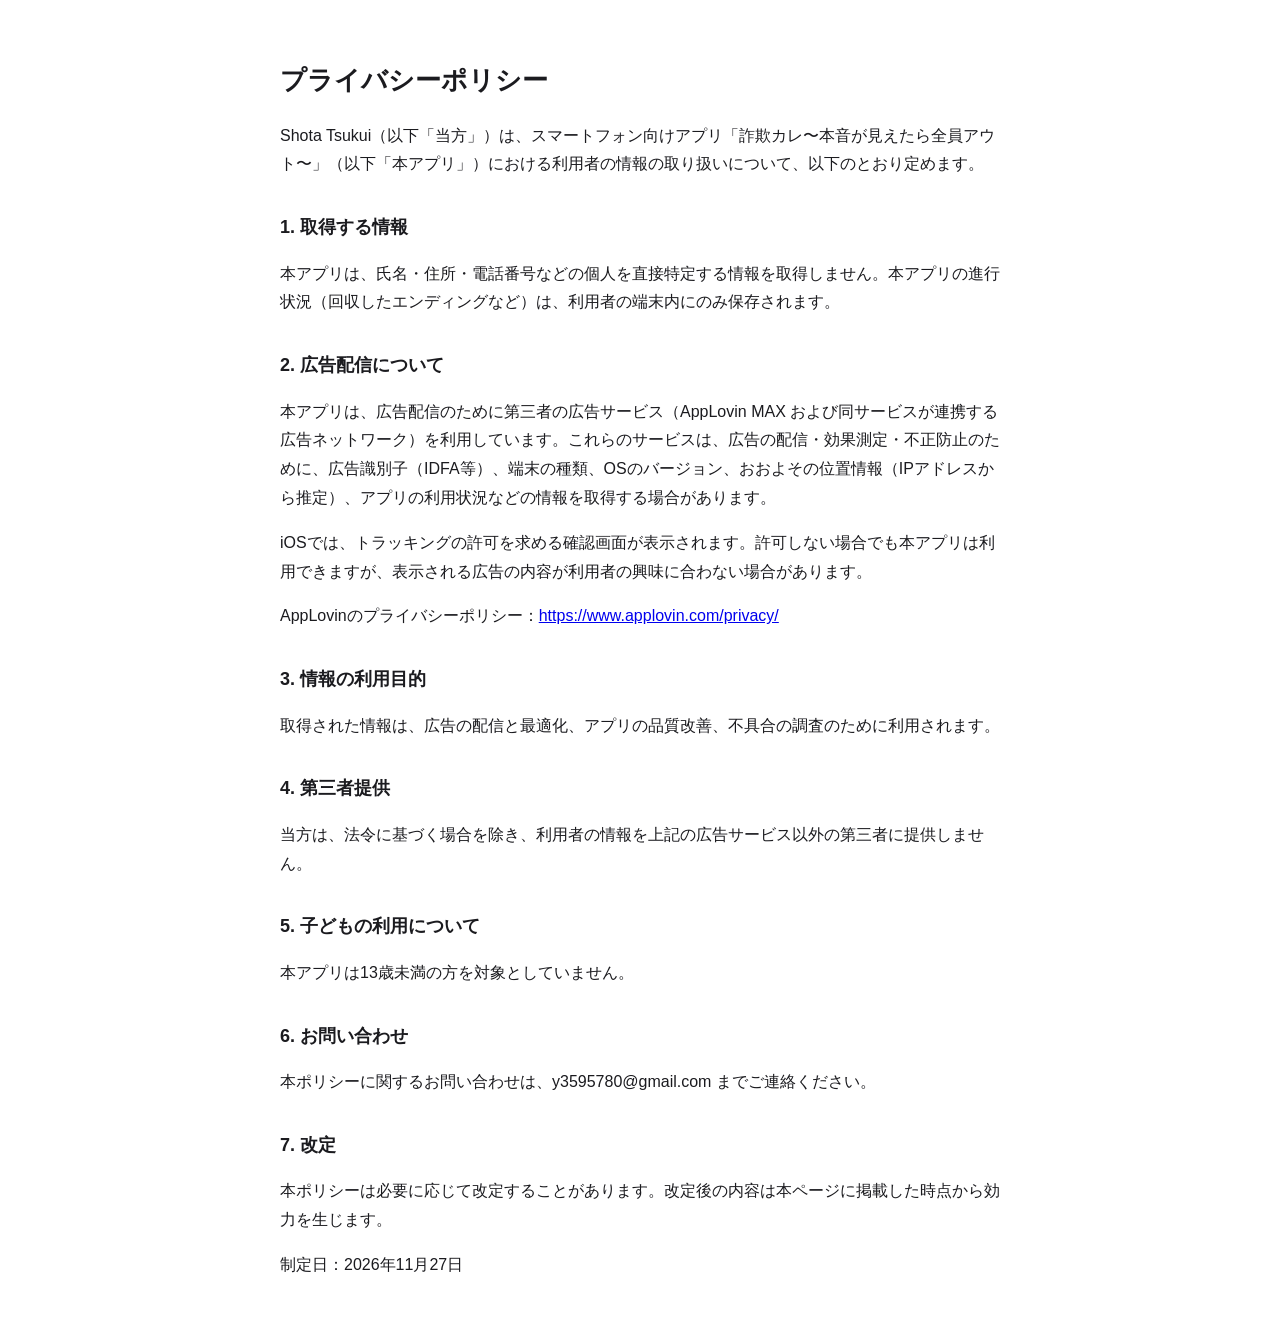
==== privacy.html @ 81882d24 "Create privacy.html" ====
<!DOCTYPE html>
<html lang="ja">
<head>
<meta charset="utf-8">
<meta name="viewport" content="width=device-width, initial-scale=1">
<title>プライバシーポリシー｜詐欺カレ</title>
<style>
body{margin:0;background:#fff;color:#1b1b1f;font:16px/1.8 "Hiragino Sans",sans-serif}
main{max-width:720px;margin:0 auto;padding:40px 20px}
h1{font-size:26px}h2{font-size:18px;margin-top:32px}
</style>
</head>
<body>
<main>
<h1>プライバシーポリシー</h1>
<p>Shota Tsukui（以下「当方」）は、スマートフォン向けアプリ「詐欺カレ〜本音が見えたら全員アウト〜」（以下「本アプリ」）における利用者の情報の取り扱いについて、以下のとおり定めます。</p>

<h2>1. 取得する情報</h2>
<p>本アプリは、氏名・住所・電話番号などの個人を直接特定する情報を取得しません。本アプリの進行状況（回収したエンディングなど）は、利用者の端末内にのみ保存されます。</p>

<h2>2. 広告配信について</h2>
<p>本アプリは、広告配信のために第三者の広告サービス（AppLovin MAX および同サービスが連携する広告ネットワーク）を利用しています。これらのサービスは、広告の配信・効果測定・不正防止のために、広告識別子（IDFA等）、端末の種類、OSのバージョン、おおよその位置情報（IPアドレスから推定）、アプリの利用状況などの情報を取得する場合があります。</p>
<p>iOSでは、トラッキングの許可を求める確認画面が表示されます。許可しない場合でも本アプリは利用できますが、表示される広告の内容が利用者の興味に合わない場合があります。</p>
<p>AppLovinのプライバシーポリシー：<a href="https://www.applovin.com/privacy/">https://www.applovin.com/privacy/</a></p>

<h2>3. 情報の利用目的</h2>
<p>取得された情報は、広告の配信と最適化、アプリの品質改善、不具合の調査のために利用されます。</p>

<h2>4. 第三者提供</h2>
<p>当方は、法令に基づく場合を除き、利用者の情報を上記の広告サービス以外の第三者に提供しません。</p>

<h2>5. 子どもの利用について</h2>
<p>本アプリは13歳未満の方を対象としていません。</p>

<h2>6. お問い合わせ</h2>
<p>本ポリシーに関するお問い合わせは、y3595780@gmail.com までご連絡ください。</p>

<h2>7. 改定</h2>
<p>本ポリシーは必要に応じて改定することがあります。改定後の内容は本ページに掲載した時点から効力を生じます。</p>

<p>制定日：2026年11月27日</p>
</main>
</body>
</html>
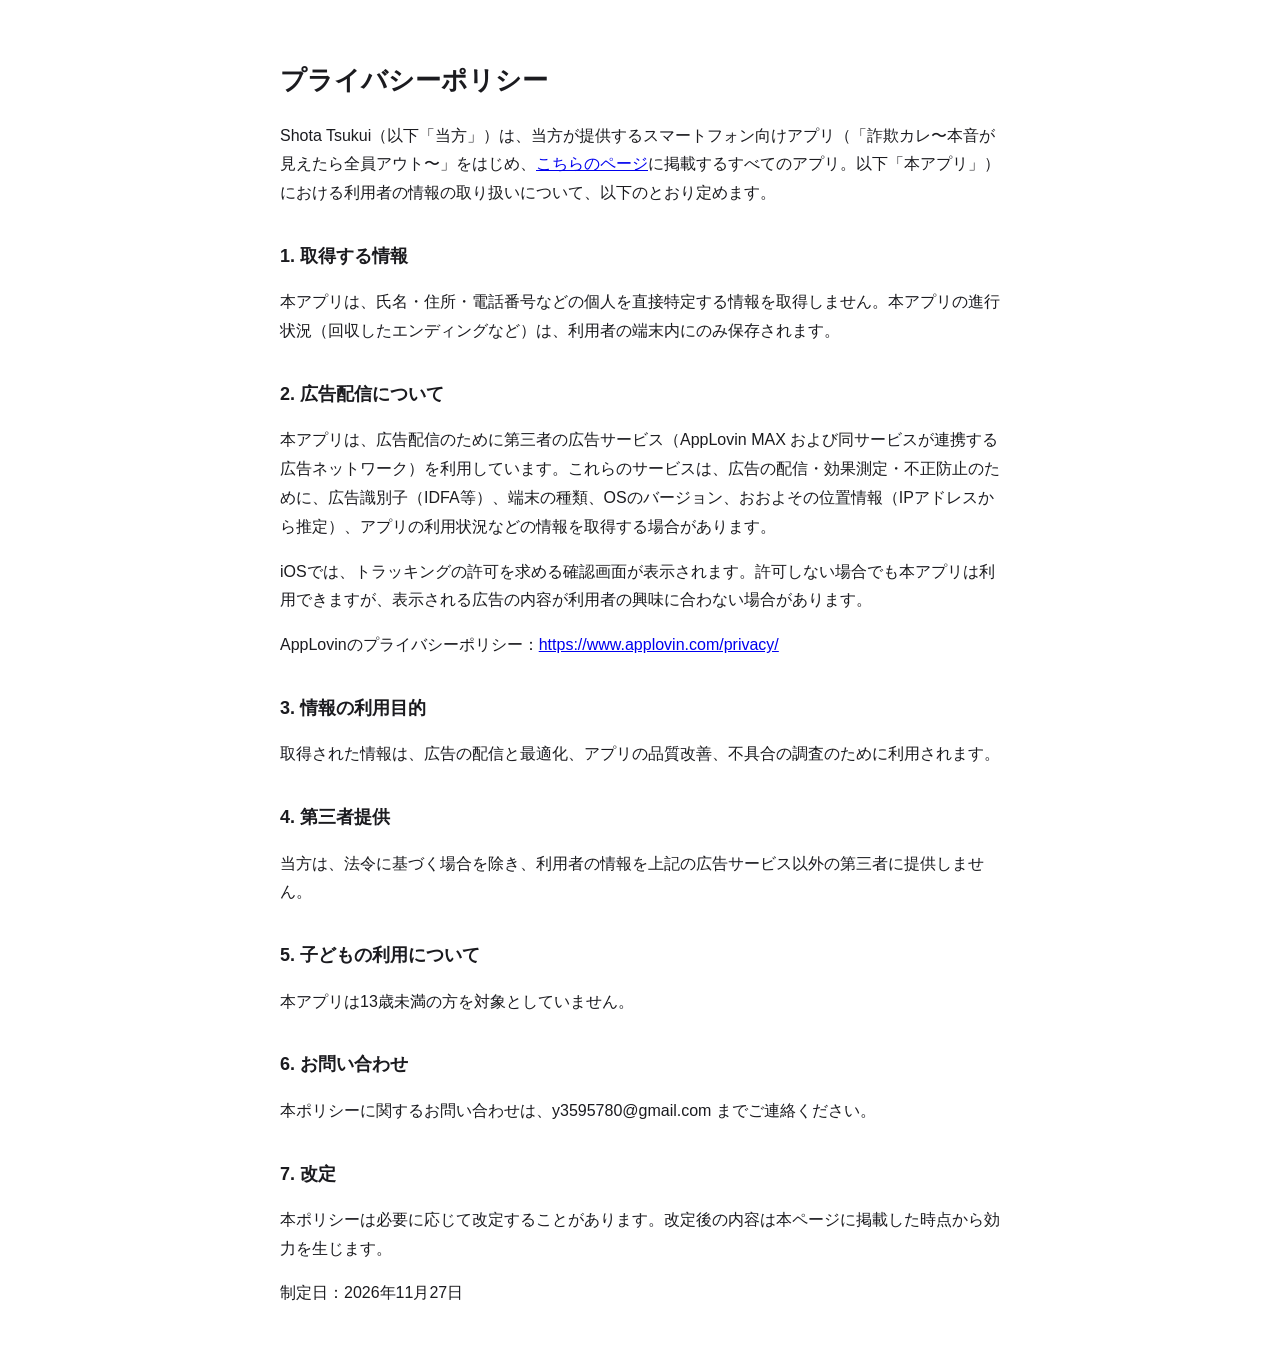
==== commit a557e0cb: "Update privacy.html" ====
--- a/privacy.html
+++ b/privacy.html
@@ -3,7 +3,7 @@
 <head>
 <meta charset="utf-8">
 <meta name="viewport" content="width=device-width, initial-scale=1">
-<title>プライバシーポリシー｜詐欺カレ</title>
+<title>プライバシーポリシー｜Shota Tsukui</title>
 <style>
 body{margin:0;background:#fff;color:#1b1b1f;font:16px/1.8 "Hiragino Sans",sans-serif}
 main{max-width:720px;margin:0 auto;padding:40px 20px}
@@ -13,7 +13,7 @@
 <body>
 <main>
 <h1>プライバシーポリシー</h1>
-<p>Shota Tsukui（以下「当方」）は、スマートフォン向けアプリ「詐欺カレ〜本音が見えたら全員アウト〜」（以下「本アプリ」）における利用者の情報の取り扱いについて、以下のとおり定めます。</p>
+<p>Shota Tsukui（以下「当方」）は、当方が提供するスマートフォン向けアプリ（「詐欺カレ〜本音が見えたら全員アウト〜」をはじめ、<a href="./">こちらのページ</a>に掲載するすべてのアプリ。以下「本アプリ」）における利用者の情報の取り扱いについて、以下のとおり定めます。</p>
 
 <h2>1. 取得する情報</h2>
 <p>本アプリは、氏名・住所・電話番号などの個人を直接特定する情報を取得しません。本アプリの進行状況（回収したエンディングなど）は、利用者の端末内にのみ保存されます。</p>
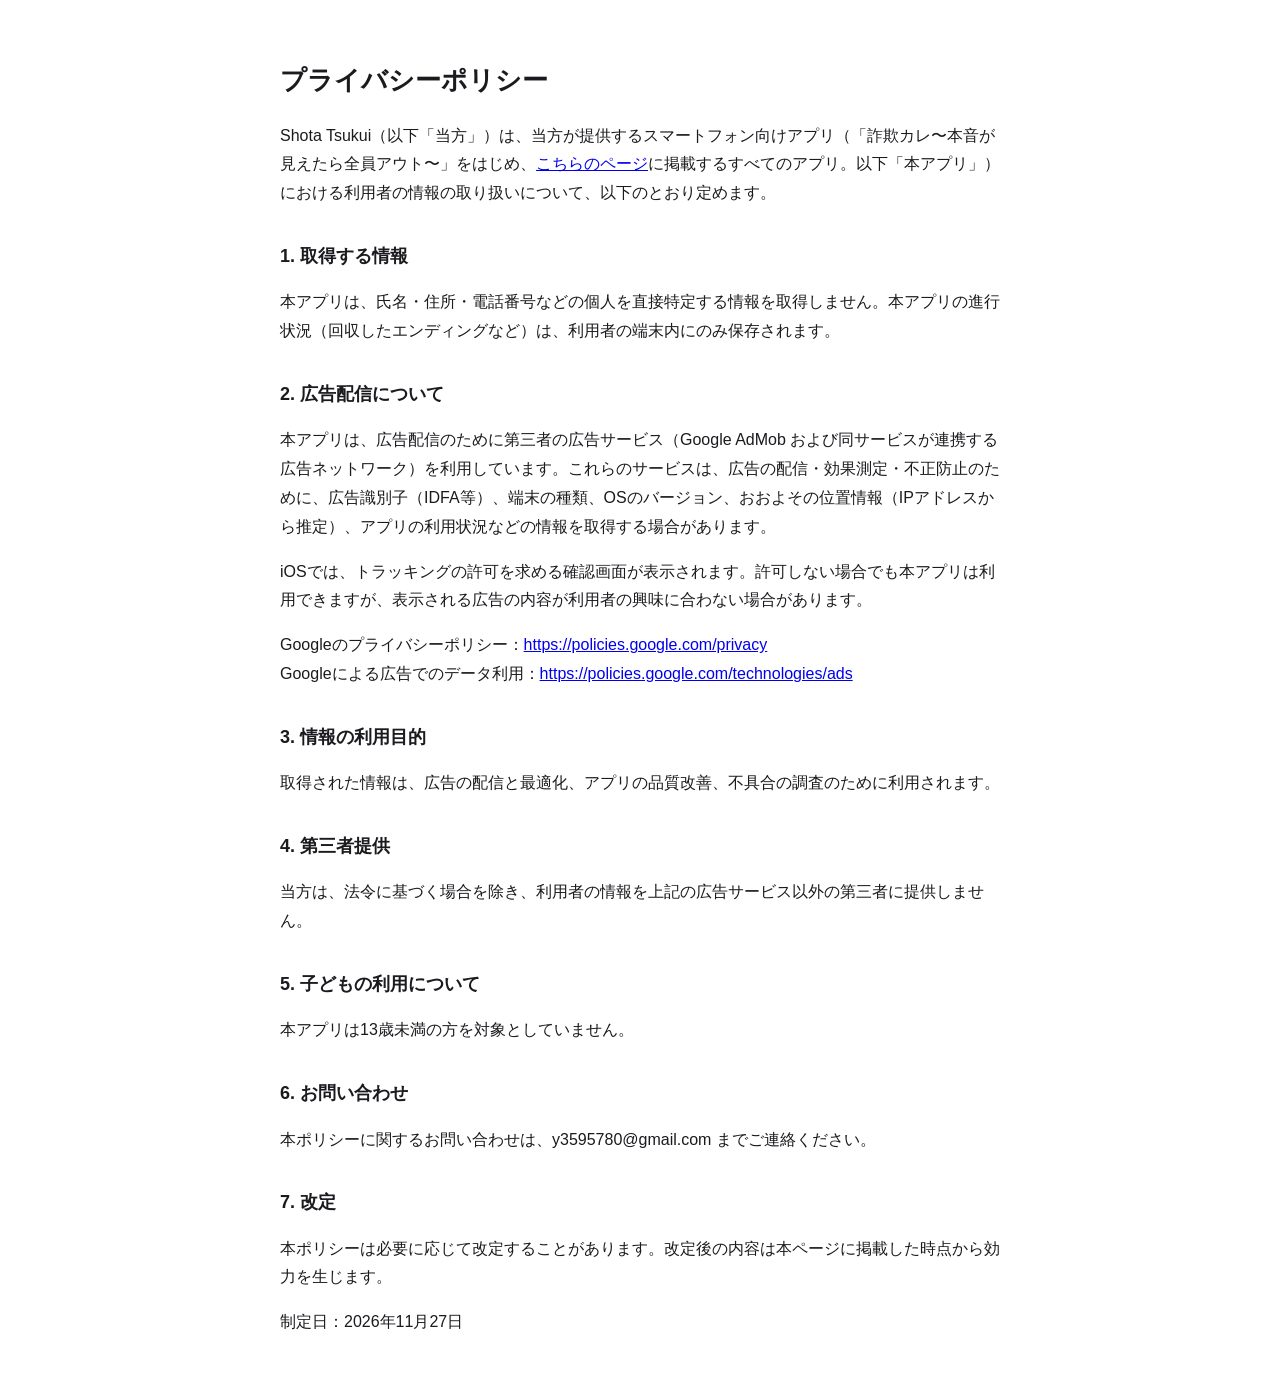
==== commit 1d2a821c: "Update privacy.html" ====
--- a/privacy.html
+++ b/privacy.html
@@ -19,9 +19,9 @@
 <p>本アプリは、氏名・住所・電話番号などの個人を直接特定する情報を取得しません。本アプリの進行状況（回収したエンディングなど）は、利用者の端末内にのみ保存されます。</p>
 
 <h2>2. 広告配信について</h2>
-<p>本アプリは、広告配信のために第三者の広告サービス（AppLovin MAX および同サービスが連携する広告ネットワーク）を利用しています。これらのサービスは、広告の配信・効果測定・不正防止のために、広告識別子（IDFA等）、端末の種類、OSのバージョン、おおよその位置情報（IPアドレスから推定）、アプリの利用状況などの情報を取得する場合があります。</p>
+<p>本アプリは、広告配信のために第三者の広告サービス（Google AdMob および同サービスが連携する広告ネットワーク）を利用しています。これらのサービスは、広告の配信・効果測定・不正防止のために、広告識別子（IDFA等）、端末の種類、OSのバージョン、おおよその位置情報（IPアドレスから推定）、アプリの利用状況などの情報を取得する場合があります。</p>
 <p>iOSでは、トラッキングの許可を求める確認画面が表示されます。許可しない場合でも本アプリは利用できますが、表示される広告の内容が利用者の興味に合わない場合があります。</p>
-<p>AppLovinのプライバシーポリシー：<a href="https://www.applovin.com/privacy/">https://www.applovin.com/privacy/</a></p>
+<p>Googleのプライバシーポリシー：<a href="https://policies.google.com/privacy">https://policies.google.com/privacy</a><br>Googleによる広告でのデータ利用：<a href="https://policies.google.com/technologies/ads">https://policies.google.com/technologies/ads</a></p>
 
 <h2>3. 情報の利用目的</h2>
 <p>取得された情報は、広告の配信と最適化、アプリの品質改善、不具合の調査のために利用されます。</p>
